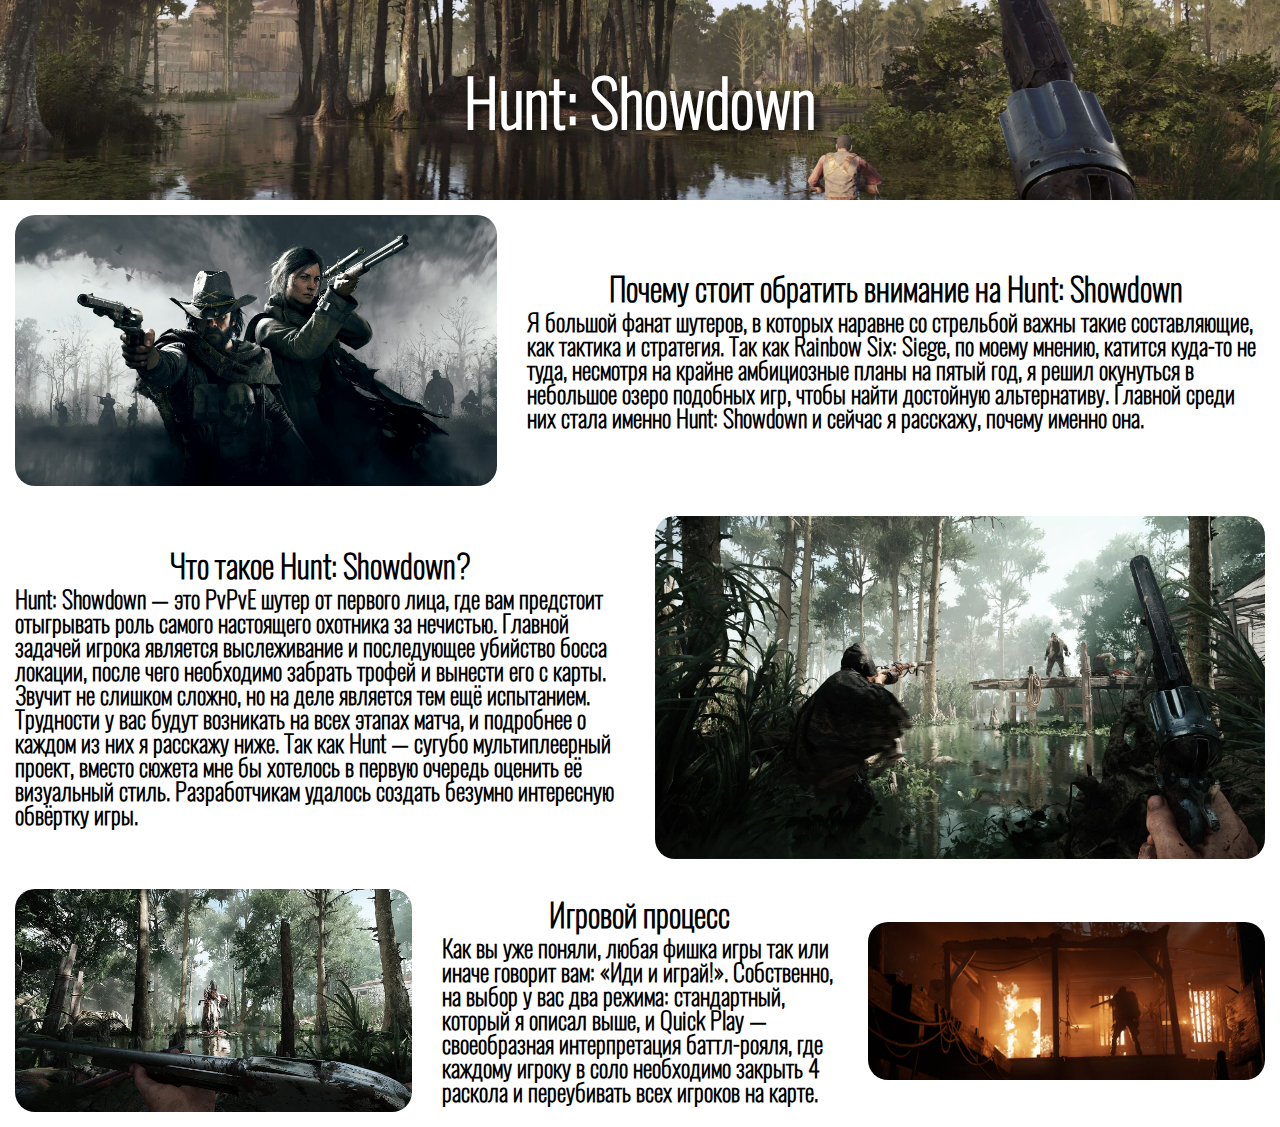
==== index.html @ 178df35a "Update index.html" ====
<!DOCTYPE html>
<html lang="en">
<head>
    <meta charset="UTF-8">
    <meta name="viewport" content="width=device-width, initial-scale=1.0">
    <link rel="stylesheet" href="cobra-wipe.css">
    <title>Document</title>
</head>
<body>

    <!--   
        main_page-container - общий контейнер

        ВАРИАНТЫ СЕТКИ:
        full-screen_section - полноэкранная секция

        ВАРИАНТЫ СЕТКИ ВНУТРИ ПОЛНОЭКРАННОЙ СЕКЦИИ:

        .tabs sub-section-1-3  - 1/3 экрана
        .tabs sub-section-2-3 - 2/3 экрана

        .tabs sub-section-2-5 - 40% экрана
        .tabs sub-section-3-5 - 60% экрана

        .tabs sub-section-1-2 - 50% экрана
    -->

<header>
    <h2>Hunt: Showdown</h2>
</header>    

<div class="main_page-container">

    <div class="full-screen_section"></div>

    <div class="full-screen_section">
       <div class="tabs sub-section-2-5"><picture><img src="../1-1.jpg" alt="Почему стоит обратить внимание на Hunt: Showdown"></picture></div>
       <div class="tabs sub-section-3-5"><h1>Почему стоит обратить внимание на Hunt: Showdown</h1>
    <p>Я большой фанат шутеров, в которых наравне со стрельбой важны такие составляющие, как тактика и стратегия. Так как Rainbow Six: Siege, по моему мнению, катится куда-то не туда, несмотря на крайне амбициозные планы на пятый год, я решил окунуться в небольшое озеро подобных игр, чтобы найти достойную альтернативу. Главной среди них стала именно Hunt: Showdown и сейчас я расскажу, почему именно она.</p></div>
    </div>
    
    <div class="full-screen_section">
        <div class="tabs sub-section-1-2"><h1>Что такое Hunt: Showdown?</h1><p>
            Hunt: Showdown — это PvPvE шутер от первого лица, где вам предстоит отыгрывать роль самого настоящего охотника за нечистью. Главной задачей игрока является выслеживание и последующее убийство босса локации, после чего необходимо забрать трофей и вынести его с карты. Звучит не слишком сложно, но на деле является тем ещё испытанием. Трудности у вас будут возникать на всех этапах матча, и подробнее о каждом из них я расскажу ниже.
            
            Так как Hunt — сугубо мультиплеерный проект, вместо сюжета мне бы хотелось в первую очередь оценить её визуальный стиль. Разработчикам удалось создать безумно интересную обвёртку игры.</p></div>
        <div class="tabs sub-section-1-2"><picture><img src="1-2.jpg" alt="Что такое Hunt: Showdown?"></picture></div>
     </div>

     <div class="full-screen_section">
        <div class="tabs sub-section-1-3"><picture><img src="../1-3.jpg" alt="Игровой процесс"></picture></div>
        <div class="tabs sub-section-1-3"><h1>Игровой процесс</h1><p>Как вы уже поняли, любая фишка игры так или иначе говорит вам: «Иди и играй!». Собственно, на выбор у вас два режима: стандартный, который я описал выше, и Quick Play — своеобразная интерпретация баттл-рояля, где каждому игроку в соло необходимо закрыть 4 раскола и переубивать всех игроков на карте.</p></div>
        <div class="tabs sub-section-1-3"><picture><img src="../1-4.jpg" alt="Hunt: Showdown"></picture></div>
     </div>
    
 



</div>
</body>
</html>
---- cobra-wipe.css ----
/*Обнуление*/
*{
	padding: 0;
	margin: 0;
	border: 0;
}
*,*:before,*:after{
	-moz-box-sizing: border-box;
	-webkit-box-sizing: border-box;
	box-sizing: border-box;
}
:focus,:active{outline: none;}
a:focus,a:active{outline: none;}
nav,footer,header,aside{display: block;}
html,body{
	height: 100%;
	width: 100%;
	font-size: 100%;
	line-height: 1;
	font-size: 16px;
	-ms-text-size-adjust: 100%;
	-moz-text-size-adjust: 100%;
	-webkit-text-size-adjust: 100%;
}
input,button,textarea{font-family:inherit;}
input::-ms-clear{display: none;}
button{cursor: pointer;}
button::-moz-focus-inner {padding:0;border:0;}
a, a:visited{text-decoration: none;}
a:hover{text-decoration: none;}
ul li{list-style: none;}
img{vertical-align: top;}
h1,h2,h3,h4,h5,h6{font-size:inherit;font-weight: 400;}
/*--------------------*/
header{
    display: flex;
    width: 100%;
    min-width: 320px;
    height: clamp(150px, 20vw, 200px);
    background: url("../1-5.jpg") center / cover no-repeat;
    align-items: center;
    justify-content: center;
}
h2{
    font-size: 4rem;
    font-family: 'Oswald';
    color: white;
    font-weight: 700;
    filter: drop-shadow(2px 4px 6px black);
}
@font-face {
    font-family: Oswald;
    src: url("../Oswald.ttf");
}
.main_page-container{
    max-width: 1440px;
    min-width: 320px;
    margin: 0 auto;
}
.main_page-container *{
    position: relative;
    display: flex;
}
.full-screen_section{
    width: 100%;
    flex-direction: row;
    flex-wrap: wrap;
    justify-content: center;
}
picture{
    transition: .5s ease-in-out;
}
picture:hover{
    scale: 1.05;
}
img{
    width: 100%;
    height: auto;
    border-radius: 20px;
}
h1{
    font-size: clamp(16px, 2rem, 2rem);
    margin: 0 0 5px 0;
    font-weight: 700;
    font-family: 'Oswald';
}
p{
    font-size: clamp(1rem, 2vw, 1.5rem);
    font-weight: 600;
    line-height: 1.5rem;
    font-family: 'Oswald';
}
.tabs {
    flex-direction: column;
    padding: 15px;
    align-items: center;
    justify-content: center;
    
}
.sub-section-1-3{
    width: clamp(320px, 33.33%, 33.33vw);
}
.sub-section-2-3{
    width: clamp(320px, 66.66%, 66.66vw);
}
.sub-section-2-5{
    width: clamp(320px, 40%, 40vw);
}
.sub-section-3-5{
    width: clamp(320px, 60%, 60vw);
}
.sub-section-1-2{
    width: clamp(320px, 50%, 50vw);
}
@media screen and (max-width: 960px) {
    .sub-section-1-3 {
       width: clamp(320px, 100%, 100vw);
    }
    .sub-section-2-3 {
        width: clamp(320px, 100%, 100vw);
     }
}
@media screen and (max-width: 800px) {
    .sub-section-2-5 {
       width: clamp(320px, 100%, 100vw);
    }
    .sub-section-3-5 {
        width: clamp(320px, 100%, 100vw);
     }
}
@media screen and (max-width: 640px) {
    .sub-section-1-2 {
       width: clamp(320px, 100%, 100vw);
    }
}
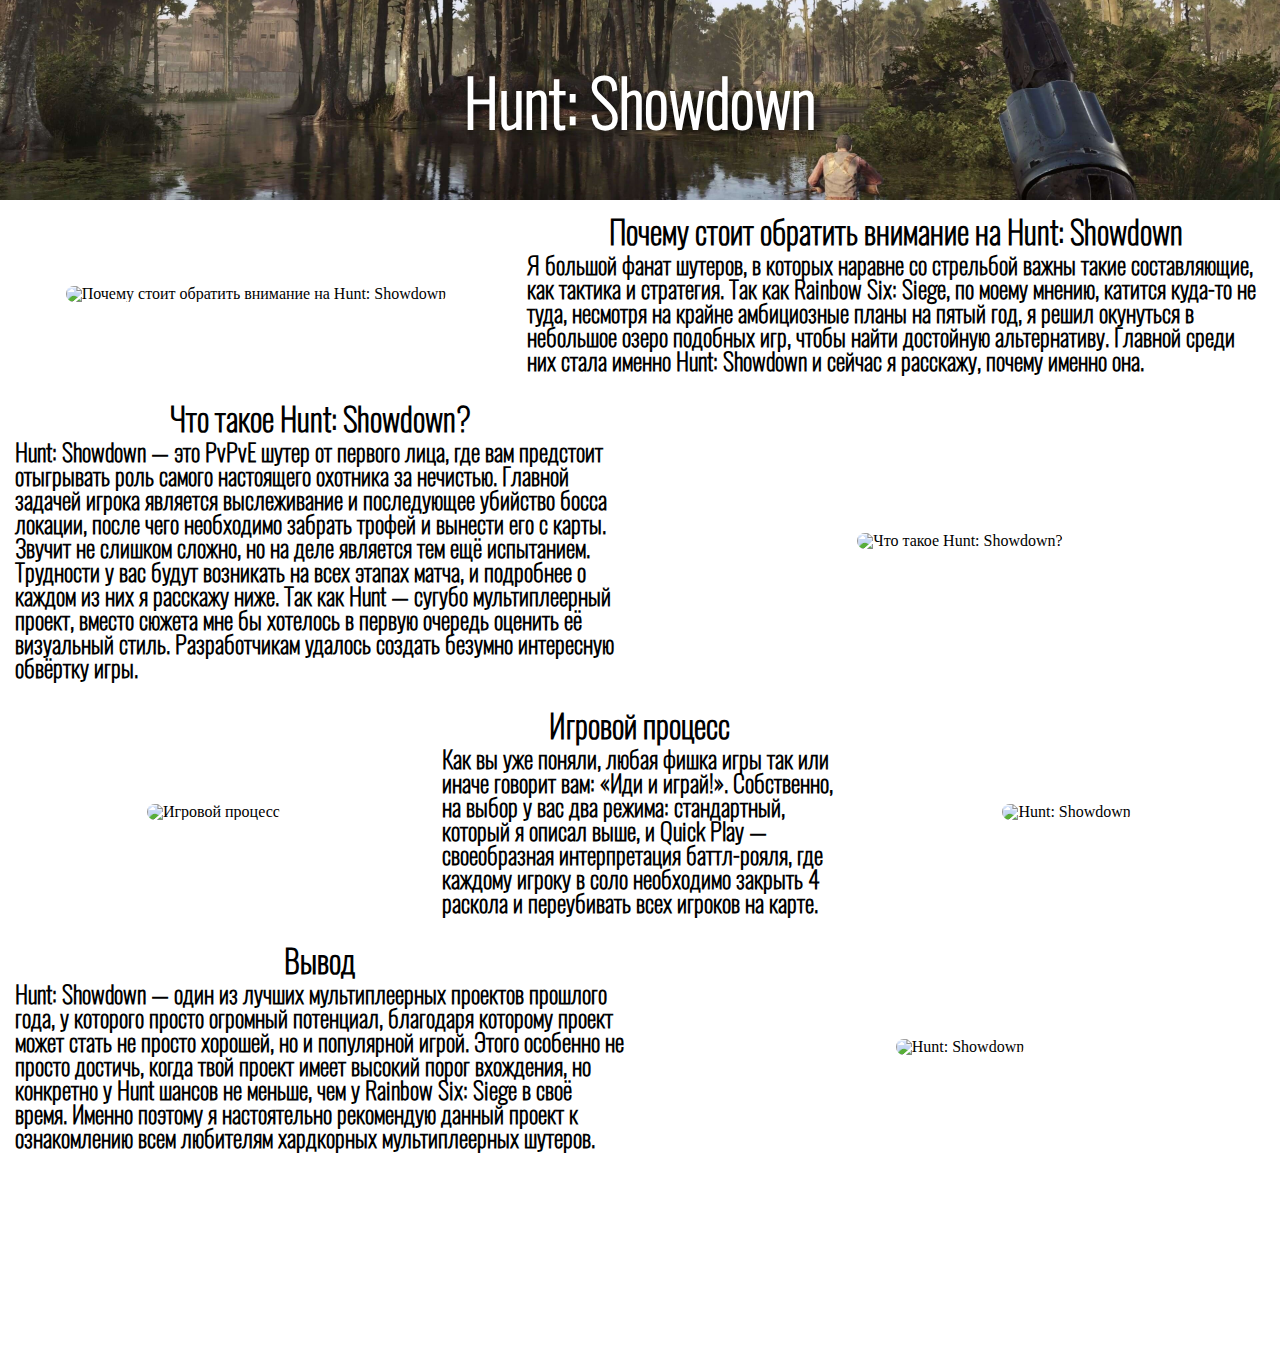
==== commit a0de8ec8: "Update index.html" ====
--- a/index.html
+++ b/index.html
@@ -34,7 +34,7 @@
     <div class="full-screen_section"></div>
 
     <div class="full-screen_section">
-       <div class="tabs sub-section-2-5"><picture><img src="../1-1.jpg" alt="Почему стоит обратить внимание на Hunt: Showdown"></picture></div>
+       <div class="tabs sub-section-2-5"><picture><img src="1-1.webp" alt="Почему стоит обратить внимание на Hunt: Showdown"></picture></div>
        <div class="tabs sub-section-3-5"><h1>Почему стоит обратить внимание на Hunt: Showdown</h1>
     <p>Я большой фанат шутеров, в которых наравне со стрельбой важны такие составляющие, как тактика и стратегия. Так как Rainbow Six: Siege, по моему мнению, катится куда-то не туда, несмотря на крайне амбициозные планы на пятый год, я решил окунуться в небольшое озеро подобных игр, чтобы найти достойную альтернативу. Главной среди них стала именно Hunt: Showdown и сейчас я расскажу, почему именно она.</p></div>
     </div>
@@ -44,19 +44,25 @@
             Hunt: Showdown — это PvPvE шутер от первого лица, где вам предстоит отыгрывать роль самого настоящего охотника за нечистью. Главной задачей игрока является выслеживание и последующее убийство босса локации, после чего необходимо забрать трофей и вынести его с карты. Звучит не слишком сложно, но на деле является тем ещё испытанием. Трудности у вас будут возникать на всех этапах матча, и подробнее о каждом из них я расскажу ниже.
             
             Так как Hunt — сугубо мультиплеерный проект, вместо сюжета мне бы хотелось в первую очередь оценить её визуальный стиль. Разработчикам удалось создать безумно интересную обвёртку игры.</p></div>
-        <div class="tabs sub-section-1-2"><picture><img src="1-2.jpg" alt="Что такое Hunt: Showdown?"></picture></div>
+        <div class="tabs sub-section-1-2"><picture><img src="1-2.webp" alt="Что такое Hunt: Showdown?"></picture></div>
      </div>
 
      <div class="full-screen_section">
-        <div class="tabs sub-section-1-3"><picture><img src="../1-3.jpg" alt="Игровой процесс"></picture></div>
+        <div class="tabs sub-section-1-3"><picture><img src="1-3.webp" alt="Игровой процесс"></picture></div>
         <div class="tabs sub-section-1-3"><h1>Игровой процесс</h1><p>Как вы уже поняли, любая фишка игры так или иначе говорит вам: «Иди и играй!». Собственно, на выбор у вас два режима: стандартный, который я описал выше, и Quick Play — своеобразная интерпретация баттл-рояля, где каждому игроку в соло необходимо закрыть 4 раскола и переубивать всех игроков на карте.</p></div>
-        <div class="tabs sub-section-1-3"><picture><img src="../1-4.jpg" alt="Hunt: Showdown"></picture></div>
+        <div class="tabs sub-section-1-3"><picture><img src="1-4.webp" alt="Hunt: Showdown"></picture></div>
+     </div>
+
+     <div class="full-screen_section">
+        <div class="tabs sub-section-1-2"><h1>Вывод</h1><p>
+            Hunt: Showdown — один из лучших мультиплеерных проектов прошлого года, у которого просто огромный потенциал, благодаря которому проект может стать не просто хорошей, но и популярной игрой. Этого особенно не просто достичь, когда твой проект имеет высокий порог вхождения, но конкретно у Hunt шансов не меньше, чем у Rainbow Six: Siege в своё время. Именно поэтому я настоятельно рекомендую данный проект к ознакомлению всем любителям хардкорных мультиплеерных шутеров.</p></div>
+        <div class="tabs sub-section-1-2"><picture><img src="1-6.webp" alt="Hunt: Showdown"></picture></div>
      </div>
     
  
-
-
-
 </div>
+<footer>
+    <iframe src="https://store.steampowered.com/widget/594650/" frameborder="0" width="95%" height="190px"></iframe>  
+</footer> 
 </body>
 </html>
--- a/cobra-wipe.css
+++ b/cobra-wipe.css
@@ -37,7 +37,7 @@
     width: 100%;
     min-width: 320px;
     height: clamp(150px, 20vw, 200px);
-    background: url("../1-5.jpg") center / cover no-repeat;
+    background: url("1-5.jpg") center / cover no-repeat;
     align-items: center;
     justify-content: center;
 }
@@ -50,7 +50,7 @@
 }
 @font-face {
     font-family: Oswald;
-    src: url("../Oswald.ttf");
+    src: url("Oswald.ttf");
 }
 .main_page-container{
     max-width: 1440px;
@@ -132,4 +132,4 @@
     .sub-section-1-2 {
        width: clamp(320px, 100%, 100vw);
     }
-}+}
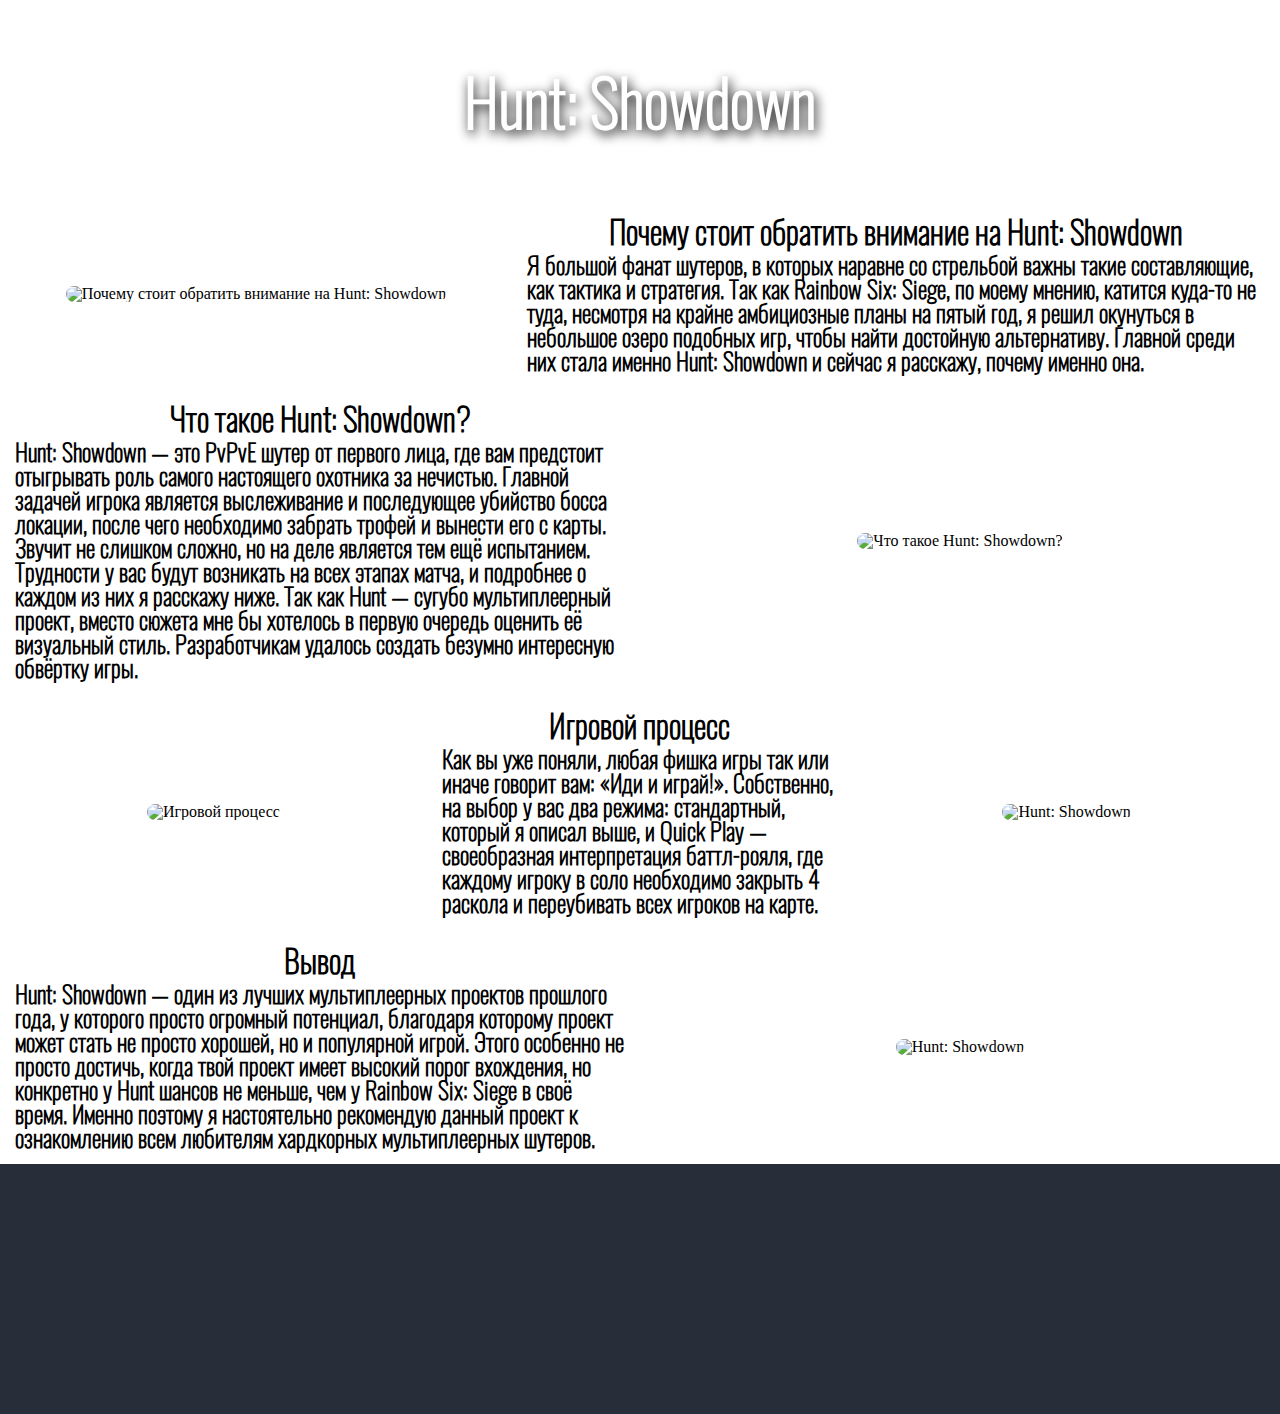
==== commit 7ed8a2b4: "Update index.html" ====
--- a/index.html
+++ b/index.html
@@ -62,7 +62,7 @@
  
 </div>
 <footer>
-    <iframe src="https://store.steampowered.com/widget/594650/" frameborder="0" width="95%" height="190px"></iframe>  
+    <iframe style="border:0" src="https://store.steampowered.com/widget/594650/" frameborder="0" width="95%" height="190px"></iframe>  
 </footer> 
 </body>
 </html>
--- a/cobra-wipe.css
+++ b/cobra-wipe.css
@@ -32,14 +32,24 @@
 img{vertical-align: top;}
 h1,h2,h3,h4,h5,h6{font-size:inherit;font-weight: 400;}
 /*--------------------*/
-header{
+header,footer{
     display: flex;
     width: 100%;
     min-width: 320px;
     height: clamp(150px, 20vw, 200px);
-    background: url("1-5.jpg") center / cover no-repeat;
     align-items: center;
     justify-content: center;
+}
+header{
+    background: url("1-5.webp") center / cover no-repeat;
+}
+footer{
+    background: #282e39;
+    justify-content: space-around;
+    height: clamp(200px, 20vw, 250px);
+}
+#widget{
+    border: 0;
 }
 h2{
     font-size: 4rem;
@@ -47,6 +57,7 @@
     color: white;
     font-weight: 700;
     filter: drop-shadow(2px 4px 6px black);
+    text-align: center;
 }
 @font-face {
     font-family: Oswald;
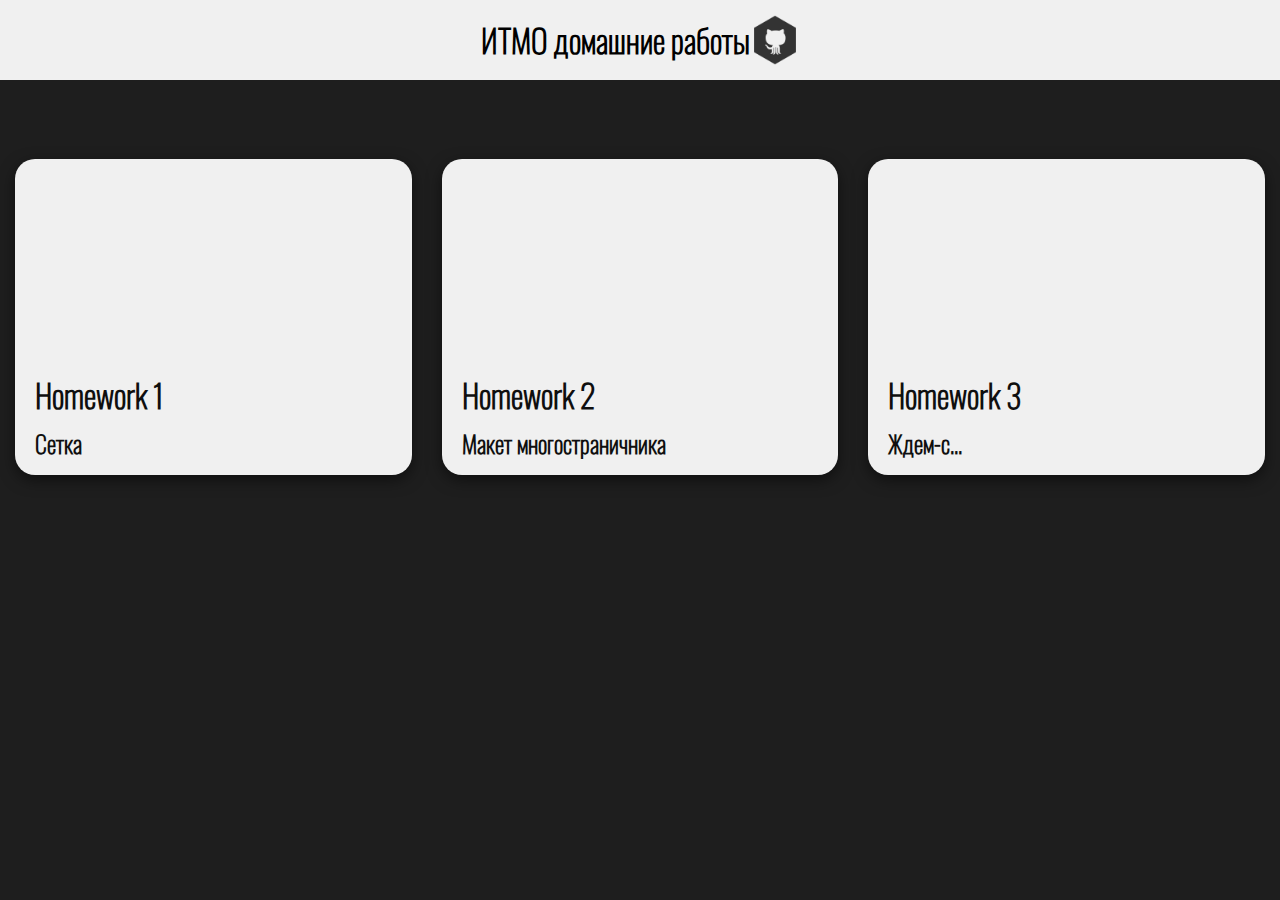
==== commit a7251133: "Add files via upload" ====
--- a/index.html
+++ b/index.html
@@ -1,68 +1,38 @@
 <!DOCTYPE html>
-<html lang="en">
+<html lang="ru">
 <head>
     <meta charset="UTF-8">
     <meta name="viewport" content="width=device-width, initial-scale=1.0">
-    <link rel="stylesheet" href="cobra-wipe.css">
+    <link rel="stylesheet" href="style.css">
     <title>Document</title>
+
 </head>
 <body>
+    <header>
+        <h2>ИТМО домашние работы</h2>
+        <a href="https://github.com/Chazybvk/ITMO-lessons" target="_blank"><img class="git" src="git.png" alt=""></a>
+    </header>
+    <div class="main_page-container">
 
-    <!--   
-        main_page-container - общий контейнер
+        <div class="full-screen_section">
 
-        ВАРИАНТЫ СЕТКИ:
-        full-screen_section - полноэкранная секция
+            <a href="lesson1.html" target="_blank" class="tabs sub-section-1-3">
+                <div class="box box1"></div>
+                <div class="box-descr"><h1>Homework 1</h1></div>
+                <div class="box-descr"><h2>Сетка</h2></div>
+            </a>
+            <a href="lesson2.html" target="_blank" class="tabs sub-section-1-3">
+                <div class="box box2"></div>
+                <div class="box-descr"><h1>Homework 2</h1></div>
+                <div class="box-descr"><h2>Макет многостраничника</h2></div>
+            </a>
+            <div class="tabs sub-section-1-3">
+                <div class="box"></div>
+                <div class="box-descr"><h1>Homework 3</h1></div>
+                <div class="box-descr"><h2>Ждем-с...</h2></div>
+            </div>
+        </div>
+    </div>
 
-        ВАРИАНТЫ СЕТКИ ВНУТРИ ПОЛНОЭКРАННОЙ СЕКЦИИ:
-
-        .tabs sub-section-1-3  - 1/3 экрана
-        .tabs sub-section-2-3 - 2/3 экрана
-
-        .tabs sub-section-2-5 - 40% экрана
-        .tabs sub-section-3-5 - 60% экрана
-
-        .tabs sub-section-1-2 - 50% экрана
-    -->
-
-<header>
-    <h2>Hunt: Showdown</h2>
-</header>    
-
-<div class="main_page-container">
-
-    <div class="full-screen_section"></div>
-
-    <div class="full-screen_section">
-       <div class="tabs sub-section-2-5"><picture><img src="1-1.webp" alt="Почему стоит обратить внимание на Hunt: Showdown"></picture></div>
-       <div class="tabs sub-section-3-5"><h1>Почему стоит обратить внимание на Hunt: Showdown</h1>
-    <p>Я большой фанат шутеров, в которых наравне со стрельбой важны такие составляющие, как тактика и стратегия. Так как Rainbow Six: Siege, по моему мнению, катится куда-то не туда, несмотря на крайне амбициозные планы на пятый год, я решил окунуться в небольшое озеро подобных игр, чтобы найти достойную альтернативу. Главной среди них стала именно Hunt: Showdown и сейчас я расскажу, почему именно она.</p></div>
-    </div>
-    
-    <div class="full-screen_section">
-        <div class="tabs sub-section-1-2"><h1>Что такое Hunt: Showdown?</h1><p>
-            Hunt: Showdown — это PvPvE шутер от первого лица, где вам предстоит отыгрывать роль самого настоящего охотника за нечистью. Главной задачей игрока является выслеживание и последующее убийство босса локации, после чего необходимо забрать трофей и вынести его с карты. Звучит не слишком сложно, но на деле является тем ещё испытанием. Трудности у вас будут возникать на всех этапах матча, и подробнее о каждом из них я расскажу ниже.
-            
-            Так как Hunt — сугубо мультиплеерный проект, вместо сюжета мне бы хотелось в первую очередь оценить её визуальный стиль. Разработчикам удалось создать безумно интересную обвёртку игры.</p></div>
-        <div class="tabs sub-section-1-2"><picture><img src="1-2.webp" alt="Что такое Hunt: Showdown?"></picture></div>
-     </div>
-
-     <div class="full-screen_section">
-        <div class="tabs sub-section-1-3"><picture><img src="1-3.webp" alt="Игровой процесс"></picture></div>
-        <div class="tabs sub-section-1-3"><h1>Игровой процесс</h1><p>Как вы уже поняли, любая фишка игры так или иначе говорит вам: «Иди и играй!». Собственно, на выбор у вас два режима: стандартный, который я описал выше, и Quick Play — своеобразная интерпретация баттл-рояля, где каждому игроку в соло необходимо закрыть 4 раскола и переубивать всех игроков на карте.</p></div>
-        <div class="tabs sub-section-1-3"><picture><img src="1-4.webp" alt="Hunt: Showdown"></picture></div>
-     </div>
-
-     <div class="full-screen_section">
-        <div class="tabs sub-section-1-2"><h1>Вывод</h1><p>
-            Hunt: Showdown — один из лучших мультиплеерных проектов прошлого года, у которого просто огромный потенциал, благодаря которому проект может стать не просто хорошей, но и популярной игрой. Этого особенно не просто достичь, когда твой проект имеет высокий порог вхождения, но конкретно у Hunt шансов не меньше, чем у Rainbow Six: Siege в своё время. Именно поэтому я настоятельно рекомендую данный проект к ознакомлению всем любителям хардкорных мультиплеерных шутеров.</p></div>
-        <div class="tabs sub-section-1-2"><picture><img src="1-6.webp" alt="Hunt: Showdown"></picture></div>
-     </div>
-    
- 
-</div>
-<footer>
-    <iframe style="border:0" src="https://store.steampowered.com/widget/594650/" frameborder="0" width="95%" height="190px"></iframe>  
-</footer> 
 </body>
-</html>
+</html>--- a/style.css
+++ b/style.css
@@ -0,0 +1,161 @@
+/*Обнуление*/
+*{
+	padding: 0;
+	margin: 0;
+	border: 0;
+}
+*,*:before,*:after{
+	-moz-box-sizing: border-box;
+	-webkit-box-sizing: border-box;
+	box-sizing: border-box;
+}
+:focus,:active{outline: none;}
+a:focus,a:active{outline: none;}
+nav,footer,header,aside{display: block;}
+html,body{
+	height: 100%;
+	width: 100%;
+	font-size: 100%;
+	line-height: 1;
+	font-size: 16px;
+	-ms-text-size-adjust: 100%;
+	-moz-text-size-adjust: 100%;
+	-webkit-text-size-adjust: 100%;
+}
+input,button,textarea{font-family:inherit;}
+input::-ms-clear{display: none;}
+button{cursor: pointer;}
+button::-moz-focus-inner {padding:0;border:0;}
+a, a:visited{text-decoration: none;}
+a:hover{text-decoration: none;}
+ul li{list-style: none;}
+img{vertical-align: top;}
+h1,h2,h3,h4,h5,h6{font-size:inherit;font-weight: 400;}
+/*--------------------*/
+@font-face {
+    font-family: Oswald;
+    src: url("Oswald.ttf");
+}
+body{
+    background-color: rgb(30,30,30);
+    font-family:'Oswald';
+}
+header,footer{
+    display: flex;
+    width: 100%;
+    min-width: 320px;
+    height: clamp(50px, 20vw, 80px);
+    align-items: center;
+    justify-content: center;
+    background-color: rgb(240, 240, 240);
+}
+.git{
+    width: 50px;
+    transition: .5s;
+}
+.git:hover{
+    width: 60px;
+}
+header h2{
+    font-size: 2rem;
+    font-weight: bold;
+}
+.main_page-container{
+    max-width: 1440px;
+    min-width: 320px;
+    margin: 0 auto;
+}
+.main_page-container *{
+    position: relative;
+    display: flex;
+}
+.full-screen_section{
+    width: 100%;
+    flex-direction: row;
+    justify-content: space-between;
+    align-items: center;
+    margin: 5% 0;
+}
+.tabs {
+    flex-direction: column;
+    margin: 15px;
+    align-items: center;
+    justify-content: center;
+    box-shadow: 0px 5px 15px rgba(0, 0, 0, 0.5);
+    border-radius: 20px;
+    padding: 10px;
+    transition: .5s;
+    background-color: rgb(240,240,240);
+}
+.tabs:hover{
+    scale: 1.1;
+}
+.sub-section-1-3{
+    width: clamp(320px, 33.33%, 33.33vw);
+}
+.sub-section-2-3{
+    width: clamp(320px, 66.66%, 66.66vw);
+}
+.sub-section-2-5{
+    width: clamp(320px, 40%, 40vw);
+}
+.sub-section-3-5{
+    width: clamp(320px, 60%, 60vw);
+}
+.sub-section-1-2{
+    width: clamp(320px, 50%, 50vw);
+}
+.box{
+    width: 100%;
+    min-height: 200px;
+    padding: 10px;
+    border-radius: 10px;
+}
+.box-descr{
+    padding: 10px;
+    width: 100%;
+    color: rgb(15, 15, 15);
+    font-weight: bold;
+}
+.box-descr h1{
+    font-size: 2rem;
+    font-weight: bold;
+}
+.box-descr h2{
+    font-size: 1.5rem;
+    font-weight: bold;
+
+}
+.box1{
+    background: url("homework1.jpg") center / cover no-repeat;
+}
+.box2{
+    background: url("homework2.jpg") center / cover no-repeat;
+}
+@media screen and (max-width: 960px) {
+    .sub-section-1-3 {
+       width: clamp(320px, 100%, 100vw);
+    }
+    .sub-section-2-3 {
+        width: clamp(320px, 100%, 100vw);
+     }
+}
+@media screen and (max-width: 800px) {
+    .sub-section-2-5 {
+       width: clamp(320px, 100%, 100vw);
+    }
+    .sub-section-3-5 {
+        width: clamp(320px, 100%, 100vw);
+     }
+}
+@media screen and (max-width: 640px) {
+    .full-screen_section {
+        flex-direction: column;
+     }
+    .sub-section-1-2 {
+       width: clamp(320px, 100%, 100vw);
+    }
+    .sub-section-1-3 {
+        width: clamp(320px, 90%, 100vw);
+     }
+}
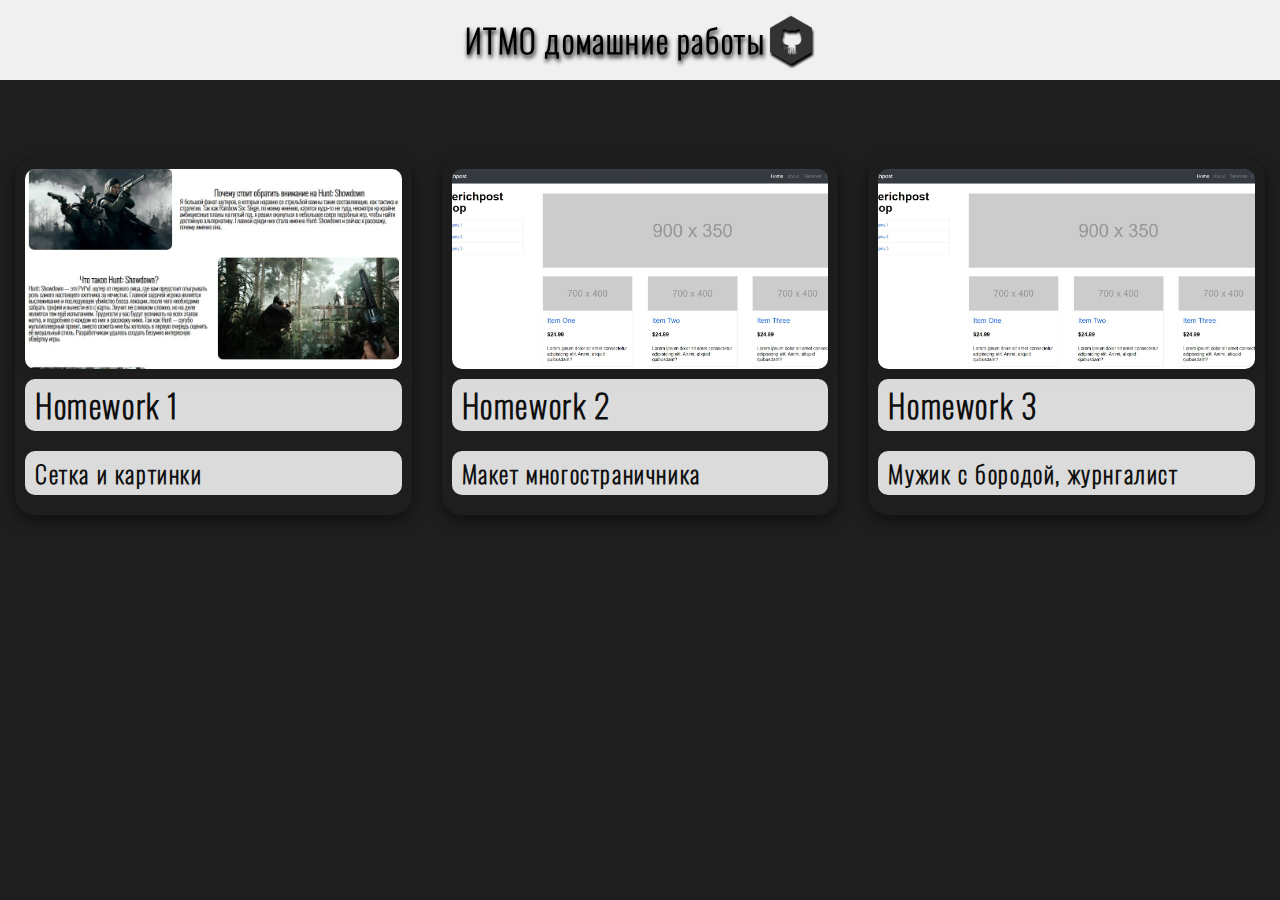
==== commit fcdfdf52: "Update index.html" ====
--- a/index.html
+++ b/index.html
@@ -19,20 +19,20 @@
             <a href="lesson1.html" target="_blank" class="tabs sub-section-1-3">
                 <div class="box box1"></div>
                 <div class="box-descr"><h1>Homework 1</h1></div>
-                <div class="box-descr"><h2>Сетка</h2></div>
+                <div class="box-descr"><h2>Сетка и картинки</h2></div>
             </a>
             <a href="lesson2.html" target="_blank" class="tabs sub-section-1-3">
                 <div class="box box2"></div>
                 <div class="box-descr"><h1>Homework 2</h1></div>
                 <div class="box-descr"><h2>Макет многостраничника</h2></div>
             </a>
-            <div class="tabs sub-section-1-3">
-                <div class="box"></div>
+            <a href="homework3.html" target="_blank" class="tabs sub-section-1-3">
+                <div class="box box2"></div>
                 <div class="box-descr"><h1>Homework 3</h1></div>
-                <div class="box-descr"><h2>Ждем-с...</h2></div>
-            </div>
+                <div class="box-descr"><h2>Мужик с бородой, журнгалист</h2></div>
+            </a>
         </div>
     </div>
 
 </body>
-</html>+</html>
--- a/style.css
+++ b/style.css
@@ -39,6 +39,7 @@
 body{
     background-color: rgb(30,30,30);
     font-family:'Oswald';
+    letter-spacing: .1rem;
 }
 header,footer{
     display: flex;
@@ -52,6 +53,7 @@
 .git{
     width: 50px;
     transition: .5s;
+    filter: drop-shadow(1px 3px 1px black);
 }
 .git:hover{
     width: 60px;
@@ -59,6 +61,7 @@
 header h2{
     font-size: 2rem;
     font-weight: bold;
+    filter: drop-shadow(1px 3px 2px black);
 }
 .main_page-container{
     max-width: 1440px;
@@ -85,10 +88,11 @@
     border-radius: 20px;
     padding: 10px;
     transition: .5s;
-    background-color: rgb(240,240,240);
+    /*background-color: rgb(240,240,240);*/
+    background: url("back.jpg") center / cover no-repeat;
 }
 .tabs:hover{
-    scale: 1.1;
+    scale: 1.05;
 }
 .sub-section-1-3{
     width: clamp(320px, 33.33%, 33.33vw);
@@ -110,12 +114,18 @@
     min-height: 200px;
     padding: 10px;
     border-radius: 10px;
+    transition: .5s;
+    box-shadow: 0px 5px 15px rgba(0, 0, 0, 0.1);
 }
+
 .box-descr{
     padding: 10px;
     width: 100%;
     color: rgb(15, 15, 15);
     font-weight: bold;
+    background-color: rgba(240, 240, 240, .9);
+    margin: 10px 0;
+    border-radius: 10px;
 }
 .box-descr h1{
     font-size: 2rem;
@@ -124,13 +134,12 @@
 .box-descr h2{
     font-size: 1.5rem;
     font-weight: bold;
-
 }
 .box1{
-    background: url("homework1.jpg") center / cover no-repeat;
+    background: url("homework1.JPG") center / cover no-repeat;
 }
 .box2{
-    background: url("homework2.jpg") center / cover no-repeat;
+    background: url("homework2.JPG") center / cover no-repeat;
 }
 @media screen and (max-width: 960px) {
     .sub-section-1-3 {
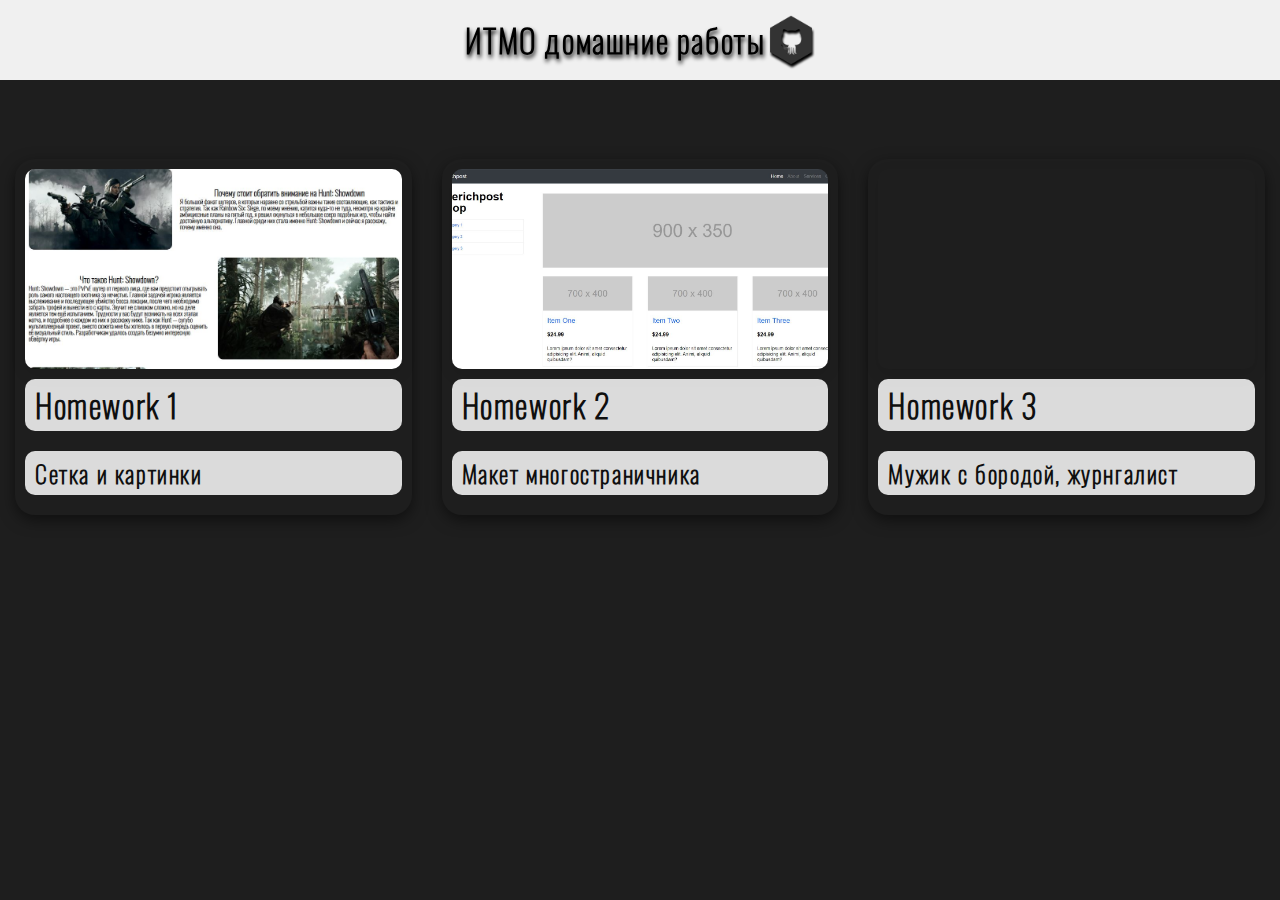
==== commit 96ed9f1e: "Update index.html" ====
--- a/index.html
+++ b/index.html
@@ -27,7 +27,7 @@
                 <div class="box-descr"><h2>Макет многостраничника</h2></div>
             </a>
             <a href="homework3.html" target="_blank" class="tabs sub-section-1-3">
-                <div class="box box2"></div>
+                <div class="box box3"></div>
                 <div class="box-descr"><h1>Homework 3</h1></div>
                 <div class="box-descr"><h2>Мужик с бородой, журнгалист</h2></div>
             </a>
